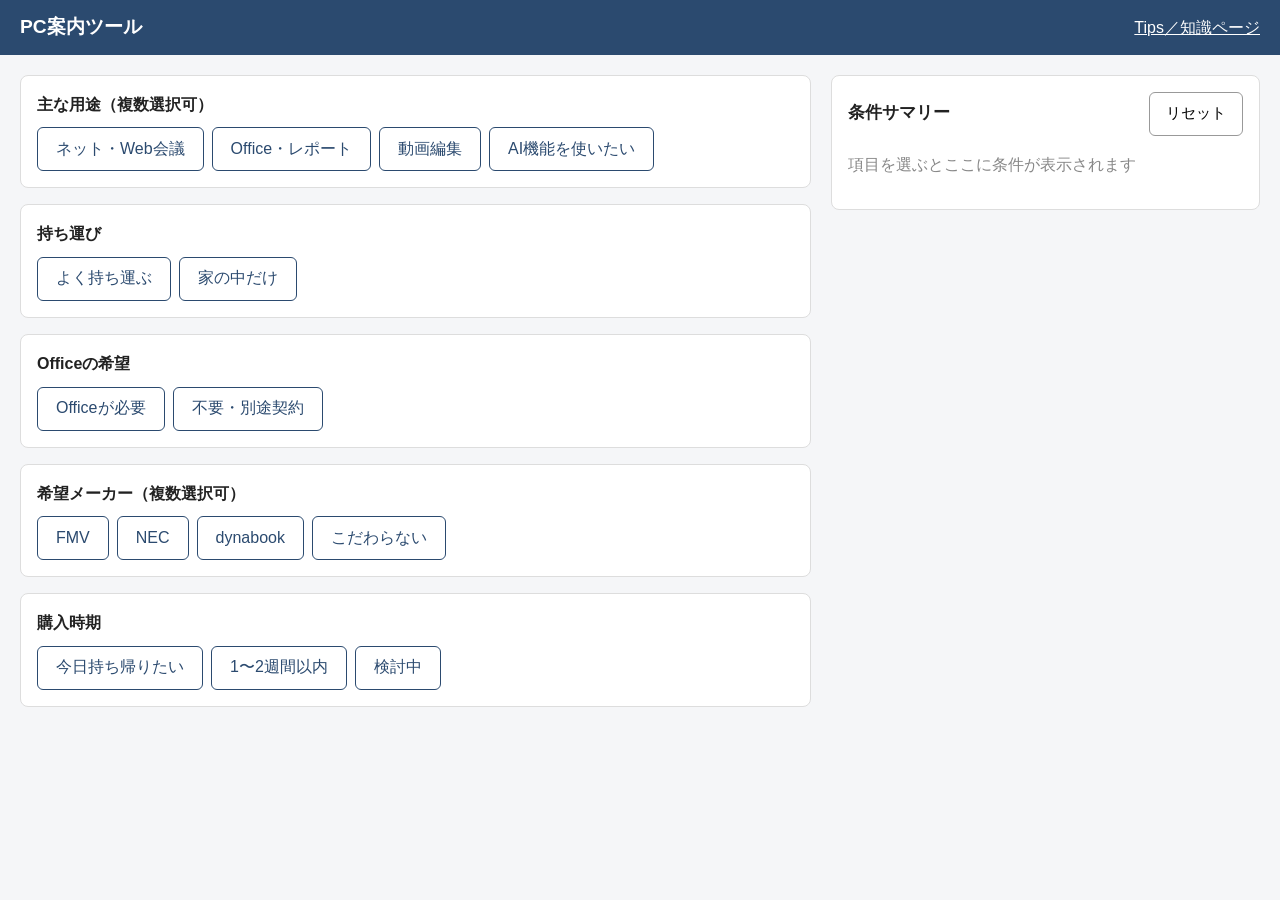
==== index.html @ 2682cda7 "feat: PC案内ツール初期版（チェックリスト・Tipsページ） Co-Authored-By: Claude Fable 5 <noreply@anthropic.com> Claude-Sess" ====
<!DOCTYPE html>
<html lang="ja">
<head>
  <meta charset="UTF-8">
  <meta name="viewport" content="width=device-width, initial-scale=1.0">
  <title>PC案内ツール - チェックリスト</title>
  <link rel="stylesheet" href="css/style.css">
</head>
<body>
  <header class="site-header">
    <h1>PC案内ツール</h1>
    <nav>
      <a href="tips.html">Tips／知識ページ</a>
    </nav>
  </header>

  <main class="checklist-layout">
    <section class="questions-col" id="questions">
      <!-- pc.json から質問を描画 -->
    </section>

    <aside class="summary-col">
      <div class="summary-head">
        <h2>条件サマリー</h2>
        <button type="button" id="reset-btn">リセット</button>
      </div>
      <div id="summary">
        <p class="placeholder">項目を選ぶとここに条件が表示されます</p>
      </div>
    </aside>
  </main>

  <script src="js/main.js"></script>
</body>
</html>
---- css/style.css ----
/* PC案内ツール 共通スタイル */

* {
  box-sizing: border-box;
}

body {
  margin: 0;
  font-family: "Hiragino Sans", "Hiragino Kaku Gothic ProN", "Yu Gothic", Meiryo, sans-serif;
  background: #f5f6f8;
  color: #222;
  line-height: 1.6;
}

/* ヘッダー */
.site-header {
  display: flex;
  justify-content: space-between;
  align-items: center;
  padding: 12px 20px;
  background: #2b4a6f;
  color: #fff;
}

.site-header h1 {
  margin: 0;
  font-size: 1.2rem;
}

.site-header a {
  color: #fff;
  text-decoration: underline;
}

/* チェックリスト画面: 2カラム */
.checklist-layout {
  display: flex;
  gap: 20px;
  padding: 20px;
  align-items: flex-start;
}

.questions-col {
  flex: 2;
}

.summary-col {
  flex: 1;
  position: sticky;
  top: 20px;
  background: #fff;
  border: 1px solid #ddd;
  border-radius: 8px;
  padding: 16px;
}

.summary-head {
  display: flex;
  justify-content: space-between;
  align-items: center;
  margin-bottom: 8px;
}

.summary-head h2 {
  margin: 0;
  font-size: 1.05rem;
}

/* 質問ブロック */
.question {
  background: #fff;
  border: 1px solid #ddd;
  border-radius: 8px;
  padding: 16px;
  margin-bottom: 16px;
}

.question h3 {
  margin: 0 0 10px;
  font-size: 1rem;
}

.options {
  display: flex;
  flex-wrap: wrap;
  gap: 8px;
}

/* ボタン: タップしやすく高さ44px以上 */
.option-btn {
  min-height: 44px;
  padding: 10px 18px;
  font-size: 1rem;
  border: 1px solid #2b4a6f;
  border-radius: 6px;
  background: #fff;
  color: #2b4a6f;
  cursor: pointer;
}

.option-btn.selected {
  background: #2b4a6f;
  color: #fff;
}

#reset-btn {
  min-height: 44px;
  padding: 8px 16px;
  font-size: 0.95rem;
  border: 1px solid #999;
  border-radius: 6px;
  background: #fff;
  cursor: pointer;
}

/* サマリー表 */
.summary-table {
  width: 100%;
  border-collapse: collapse;
}

.summary-table th,
.summary-table td {
  text-align: left;
  padding: 6px 8px;
  border-bottom: 1px solid #eee;
  vertical-align: top;
}

.summary-table th {
  white-space: nowrap;
  color: #555;
  font-weight: 600;
}

.placeholder {
  color: #888;
}

/* Tipsページ */
.tips-layout {
  max-width: 800px;
  margin: 0 auto;
  padding: 20px;
}

.search-box input {
  width: 100%;
  min-height: 44px;
  padding: 10px 14px;
  font-size: 1rem;
  border: 1px solid #ccc;
  border-radius: 6px;
}

.tips-category h2 {
  font-size: 1.1rem;
  border-bottom: 2px solid #2b4a6f;
  padding-bottom: 4px;
  margin: 24px 0 12px;
}

.tip-card {
  background: #fff;
  border: 1px solid #ddd;
  border-radius: 8px;
  padding: 14px 16px;
  margin-bottom: 12px;
}

.tip-card h3 {
  margin: 0 0 6px;
  font-size: 1rem;
}

.tip-body {
  margin: 0 0 8px;
}

.tip-meta {
  display: flex;
  flex-wrap: wrap;
  gap: 6px;
  align-items: center;
  font-size: 0.85rem;
}

.tag {
  background: #e3ebf4;
  color: #2b4a6f;
  border-radius: 4px;
  padding: 2px 8px;
}

.updated {
  color: #888;
  margin-left: auto;
}

/* タブレット・スマホ: 1カラムに */
@media (max-width: 768px) {
  .checklist-layout {
    flex-direction: column;
  }

  .summary-col {
    position: static;
    width: 100%;
  }

  .questions-col {
    width: 100%;
  }
}
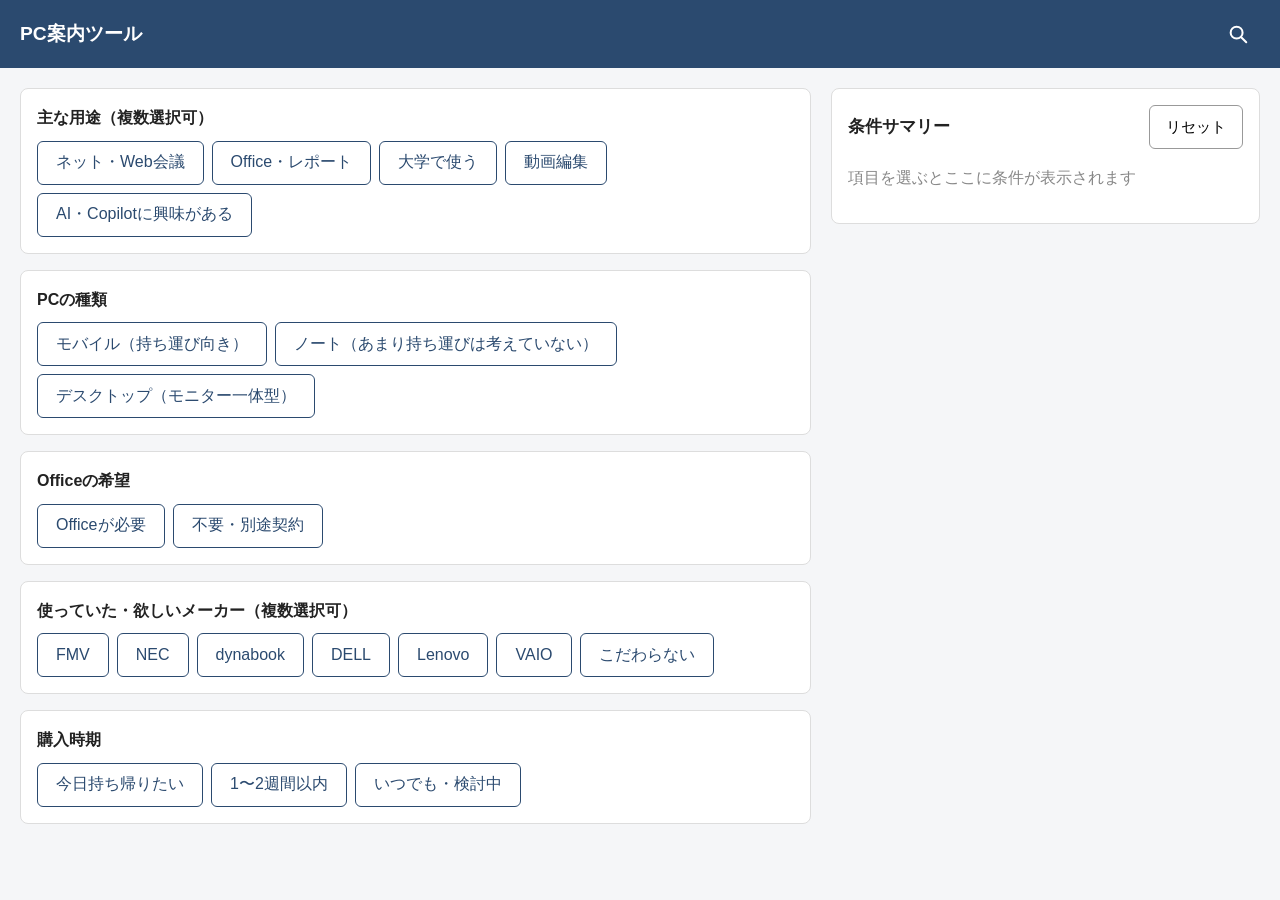
==== commit c2970736: "feat: 質問項目を改訂（大学用途・PCの種類・メーカー追加、Copilot+ PC表示、虫眼鏡アイコン） Co-Authored-By: Claude Fable 5 <noreply@anthr" ====
--- a/index.html
+++ b/index.html
@@ -10,7 +10,12 @@
   <header class="site-header">
     <h1>PC案内ツール</h1>
     <nav>
-      <a href="tips.html">Tips／知識ページ</a>
+      <a href="tips.html" class="icon-link" aria-label="Tips／知識ページ" title="Tips／知識ページ">
+        <svg viewBox="0 0 24 24" width="22" height="22" fill="none" stroke="currentColor" stroke-width="2.2" stroke-linecap="round" aria-hidden="true">
+          <circle cx="10.5" cy="10.5" r="6.5"></circle>
+          <line x1="15.5" y1="15.5" x2="21" y2="21"></line>
+        </svg>
+      </a>
     </nav>
   </header>
 
--- a/css/style.css
+++ b/css/style.css
@@ -32,6 +32,22 @@
   text-decoration: underline;
 }
 
+/* ヘッダーのアイコンリンク（虫眼鏡など） */
+.icon-link {
+  display: flex;
+  align-items: center;
+  justify-content: center;
+  width: 44px;
+  height: 44px;
+  border-radius: 50%;
+  text-decoration: none;
+}
+
+.icon-link:hover,
+.icon-link:focus {
+  background: rgba(255, 255, 255, 0.15);
+}
+
 /* チェックリスト画面: 2カラム */
 .checklist-layout {
   display: flex;
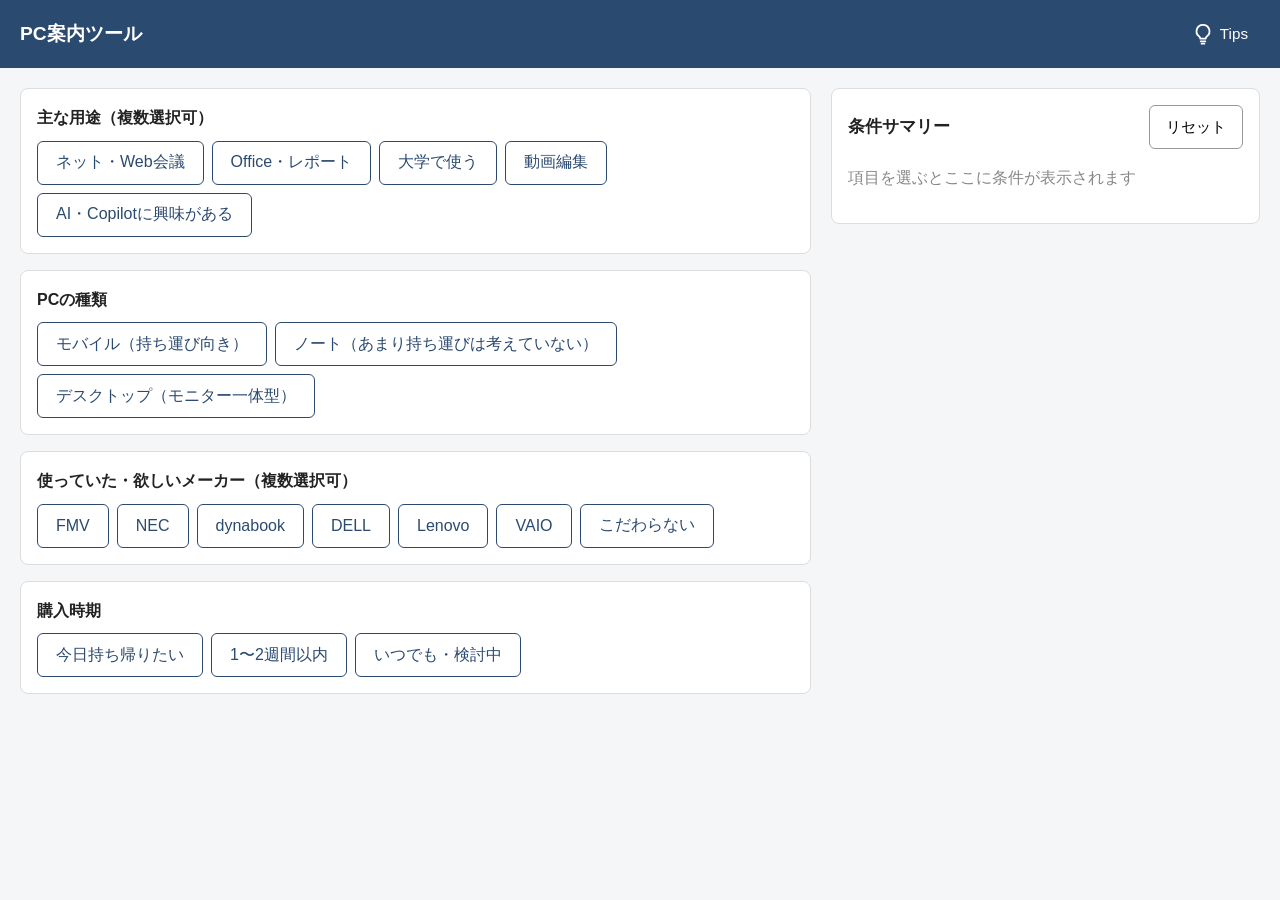
==== commit 886b6d44: "feat: Tipsリンクを電球アイコンに変更、Officeの希望の質問を削除 Co-Authored-By: Claude Fable 5 <noreply@anthropic.com> Claud" ====
--- a/index.html
+++ b/index.html
@@ -11,10 +11,12 @@
     <h1>PC案内ツール</h1>
     <nav>
       <a href="tips.html" class="icon-link" aria-label="Tips／知識ページ" title="Tips／知識ページ">
-        <svg viewBox="0 0 24 24" width="22" height="22" fill="none" stroke="currentColor" stroke-width="2.2" stroke-linecap="round" aria-hidden="true">
-          <circle cx="10.5" cy="10.5" r="6.5"></circle>
-          <line x1="15.5" y1="15.5" x2="21" y2="21"></line>
+        <svg viewBox="0 0 24 24" width="22" height="22" fill="none" stroke="currentColor" stroke-width="2" stroke-linecap="round" stroke-linejoin="round" aria-hidden="true">
+          <path d="M12 2a7 7 0 0 0-4.1 12.7c.7.5 1.1 1.4 1.1 2.3h6c0-.9.4-1.8 1.1-2.3A7 7 0 0 0 12 2z"></path>
+          <line x1="9.5" y1="20" x2="14.5" y2="20"></line>
+          <line x1="10.5" y1="22.5" x2="13.5" y2="22.5"></line>
         </svg>
+        <span class="icon-link-text">Tips</span>
       </a>
     </nav>
   </header>
--- a/css/style.css
+++ b/css/style.css
@@ -32,15 +32,25 @@
   text-decoration: underline;
 }
 
-/* ヘッダーのアイコンリンク（虫眼鏡など） */
+/* ヘッダーのアイコンリンク（電球＋Tips） */
+.site-header a.icon-link {
+  text-decoration: none;
+}
+
 .icon-link {
   display: flex;
   align-items: center;
   justify-content: center;
-  width: 44px;
+  gap: 6px;
+  min-width: 44px;
   height: 44px;
-  border-radius: 50%;
+  padding: 0 12px;
+  border-radius: 22px;
   text-decoration: none;
+}
+
+.icon-link-text {
+  font-size: 0.95rem;
 }
 
 .icon-link:hover,
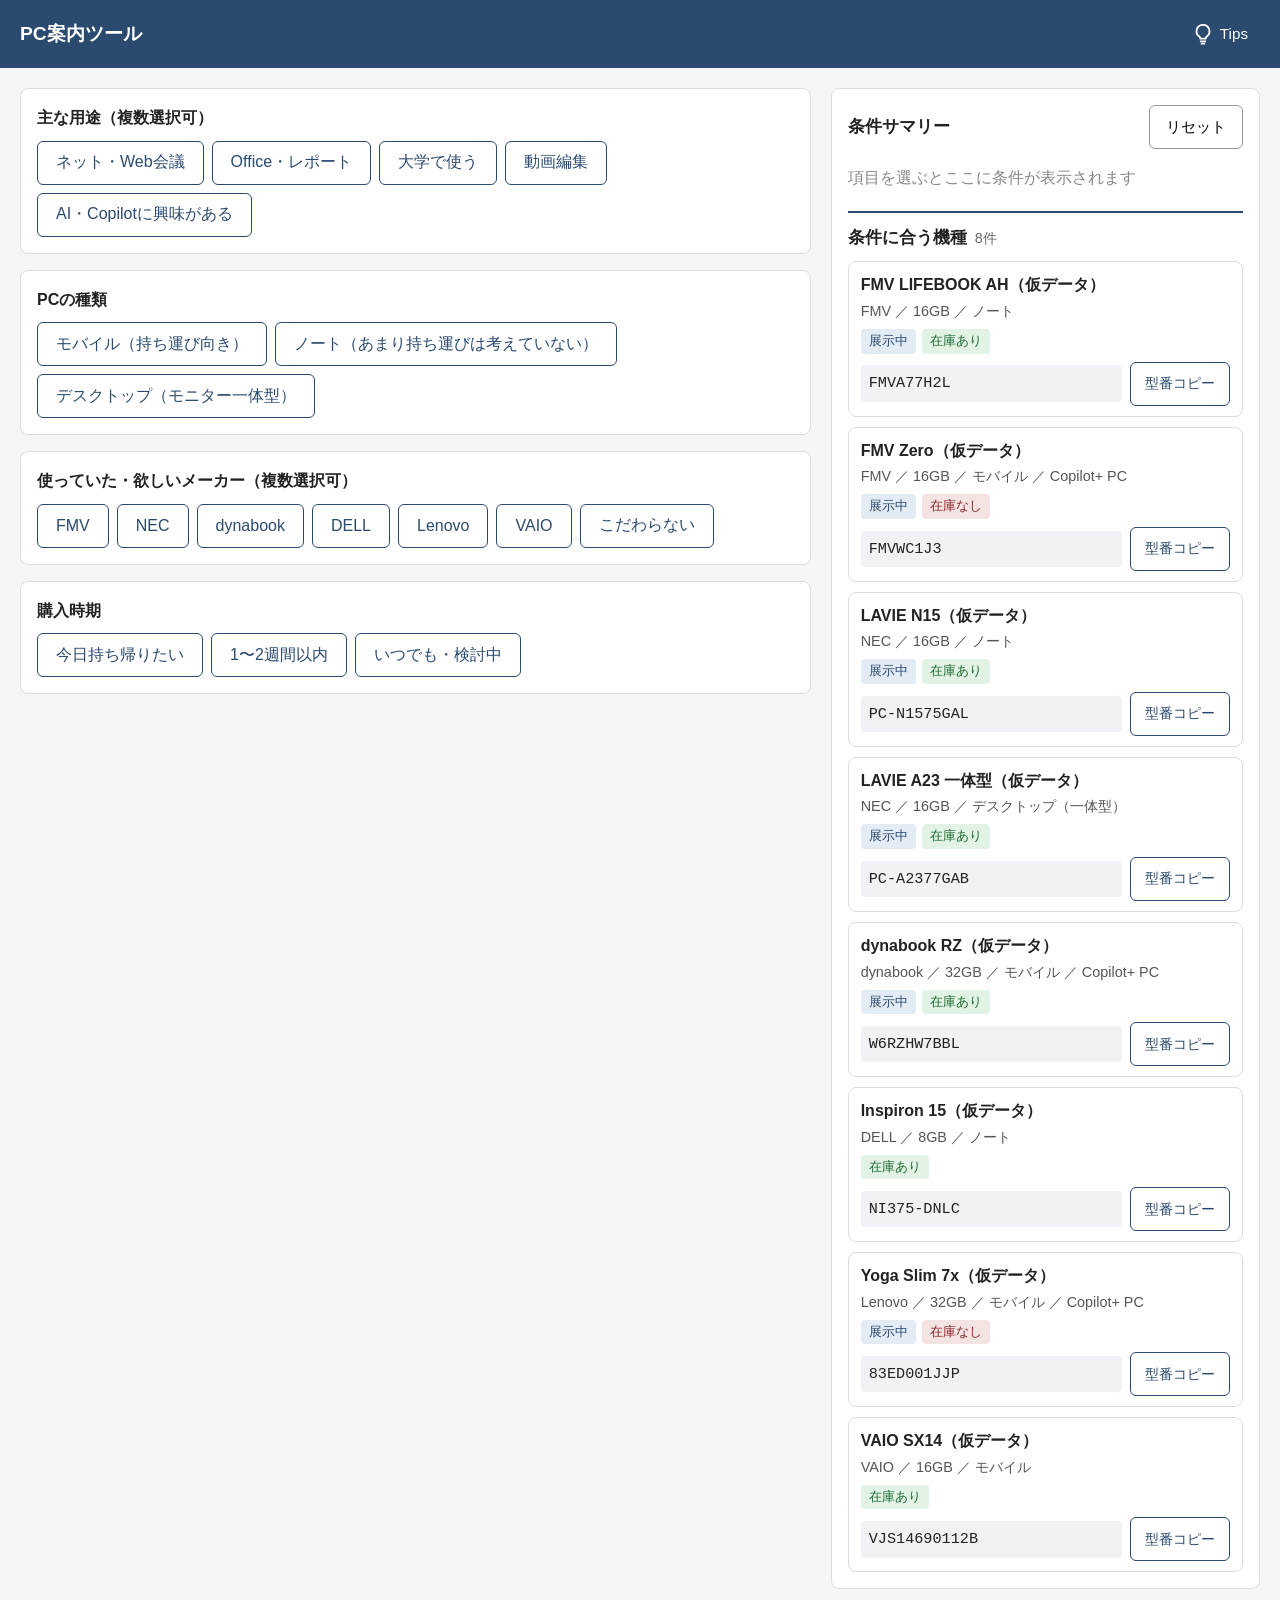
==== commit 2a219302: "feat: 条件に合う機種の絞り込みと型番コピーを追加（展示・在庫フラグ付き、仮データ8台） Co-Authored-By: Claude Fable 5 <noreply@anthropic.com" ====
--- a/index.html
+++ b/index.html
@@ -34,6 +34,12 @@
       <div id="summary">
         <p class="placeholder">項目を選ぶとここに条件が表示されます</p>
       </div>
+
+      <div class="models-head">
+        <h2>条件に合う機種</h2>
+        <span id="models-count"></span>
+      </div>
+      <div id="models"></div>
     </aside>
   </main>
 
--- a/css/style.css
+++ b/css/style.css
@@ -163,6 +163,105 @@
   color: #888;
 }
 
+/* 条件に合う機種 */
+.models-head {
+  display: flex;
+  align-items: baseline;
+  gap: 8px;
+  margin-top: 20px;
+  padding-top: 12px;
+  border-top: 2px solid #2b4a6f;
+}
+
+.models-head h2 {
+  margin: 0;
+  font-size: 1.05rem;
+}
+
+#models-count {
+  color: #666;
+  font-size: 0.9rem;
+}
+
+.model-card {
+  border: 1px solid #ddd;
+  border-radius: 8px;
+  padding: 10px 12px;
+  margin-top: 10px;
+}
+
+.model-name {
+  font-weight: 600;
+}
+
+.model-spec {
+  color: #555;
+  font-size: 0.9rem;
+  margin-top: 2px;
+}
+
+.model-badges {
+  display: flex;
+  gap: 6px;
+  margin-top: 6px;
+}
+
+.badge {
+  font-size: 0.8rem;
+  border-radius: 4px;
+  padding: 2px 8px;
+}
+
+.badge-tenji {
+  background: #e3ebf4;
+  color: #2b4a6f;
+}
+
+.badge-stock {
+  background: #e2f3e6;
+  color: #216b34;
+}
+
+.badge-nostock {
+  background: #f4e3e3;
+  color: #8a2b2b;
+}
+
+.model-copy-row {
+  display: flex;
+  align-items: center;
+  gap: 8px;
+  margin-top: 8px;
+}
+
+.model-no {
+  flex: 1;
+  font-family: "SF Mono", Menlo, Consolas, monospace;
+  font-size: 0.95rem;
+  background: #f0f2f5;
+  border-radius: 4px;
+  padding: 6px 8px;
+  overflow-x: auto;
+  white-space: nowrap;
+}
+
+.copy-btn {
+  min-height: 44px;
+  padding: 8px 14px;
+  font-size: 0.9rem;
+  border: 1px solid #2b4a6f;
+  border-radius: 6px;
+  background: #fff;
+  color: #2b4a6f;
+  cursor: pointer;
+  white-space: nowrap;
+}
+
+.copy-btn:disabled {
+  background: #2b4a6f;
+  color: #fff;
+}
+
 /* Tipsページ */
 .tips-layout {
   max-width: 800px;
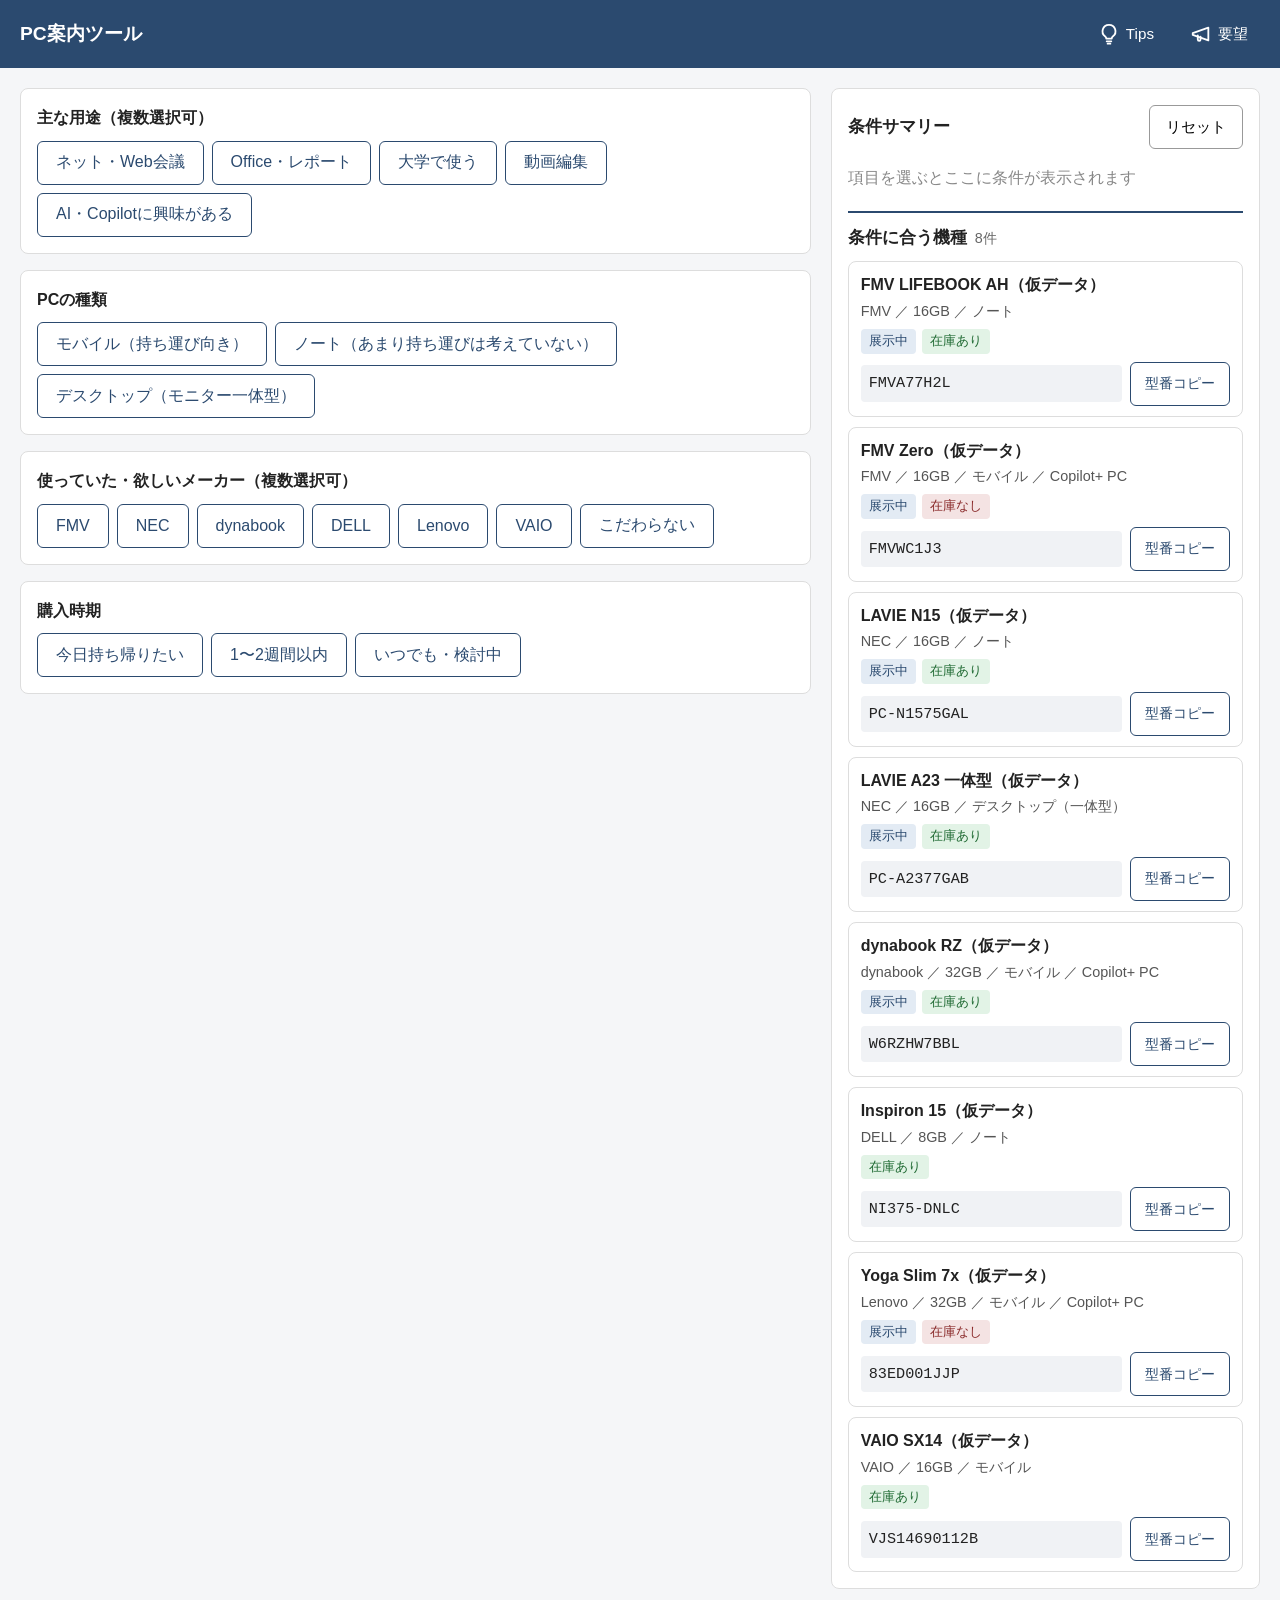
==== commit 48112b48: "feat: 改善要望フォームを追加（Discord webhook送信） Co-Authored-By: Claude Fable 5 <noreply@anthropic.com> Claude-S" ====
--- a/index.html
+++ b/index.html
@@ -17,6 +17,13 @@
           <line x1="10.5" y1="22.5" x2="13.5" y2="22.5"></line>
         </svg>
         <span class="icon-link-text">Tips</span>
+      </a>
+      <a href="request.html" class="icon-link" aria-label="改善要望" title="改善要望">
+        <svg viewBox="0 0 24 24" width="22" height="22" fill="none" stroke="currentColor" stroke-width="2" stroke-linecap="round" stroke-linejoin="round" aria-hidden="true">
+          <path d="M3 11l17-6v14l-17-6v-2z"></path>
+          <path d="M8.5 13.5V18a1.5 1.5 0 0 0 3 0v-3"></path>
+        </svg>
+        <span class="icon-link-text">要望</span>
       </a>
     </nav>
   </header>
--- a/css/style.css
+++ b/css/style.css
@@ -25,6 +25,12 @@
 .site-header h1 {
   margin: 0;
   font-size: 1.2rem;
+}
+
+.site-header nav {
+  display: flex;
+  align-items: center;
+  gap: 12px;
 }
 
 .site-header a {
@@ -322,6 +328,85 @@
   margin-left: auto;
 }
 
+/* 改善要望フォーム */
+.request-layout {
+  max-width: 640px;
+  margin: 0 auto;
+  padding: 20px;
+}
+
+.request-note {
+  color: #555;
+  margin: 0 0 16px;
+}
+
+#request-form {
+  display: flex;
+  flex-direction: column;
+  gap: 6px;
+  background: #fff;
+  border: 1px solid #ddd;
+  border-radius: 8px;
+  padding: 16px;
+}
+
+#request-form label {
+  font-weight: 600;
+  margin-top: 8px;
+}
+
+.required {
+  font-size: 0.8rem;
+  font-weight: 600;
+  color: #8a2b2b;
+  background: #f4e3e3;
+  border-radius: 4px;
+  padding: 1px 6px;
+  margin-left: 4px;
+}
+
+#request-form input,
+#request-form textarea {
+  font-size: 1rem;
+  font-family: inherit;
+  border: 1px solid #ccc;
+  border-radius: 6px;
+  padding: 10px 12px;
+}
+
+#request-form input {
+  min-height: 44px;
+}
+
+#send-btn {
+  margin-top: 12px;
+  min-height: 44px;
+  font-size: 1rem;
+  border: none;
+  border-radius: 6px;
+  background: #2b4a6f;
+  color: #fff;
+  cursor: pointer;
+}
+
+#send-btn:disabled {
+  opacity: 0.6;
+  cursor: default;
+}
+
+#send-result {
+  margin: 8px 0 0;
+  min-height: 1.2em;
+}
+
+.result-ok {
+  color: #216b34;
+}
+
+.result-error {
+  color: #8a2b2b;
+}
+
 /* タブレット・スマホ: 1カラムに */
 @media (max-width: 768px) {
   .checklist-layout {
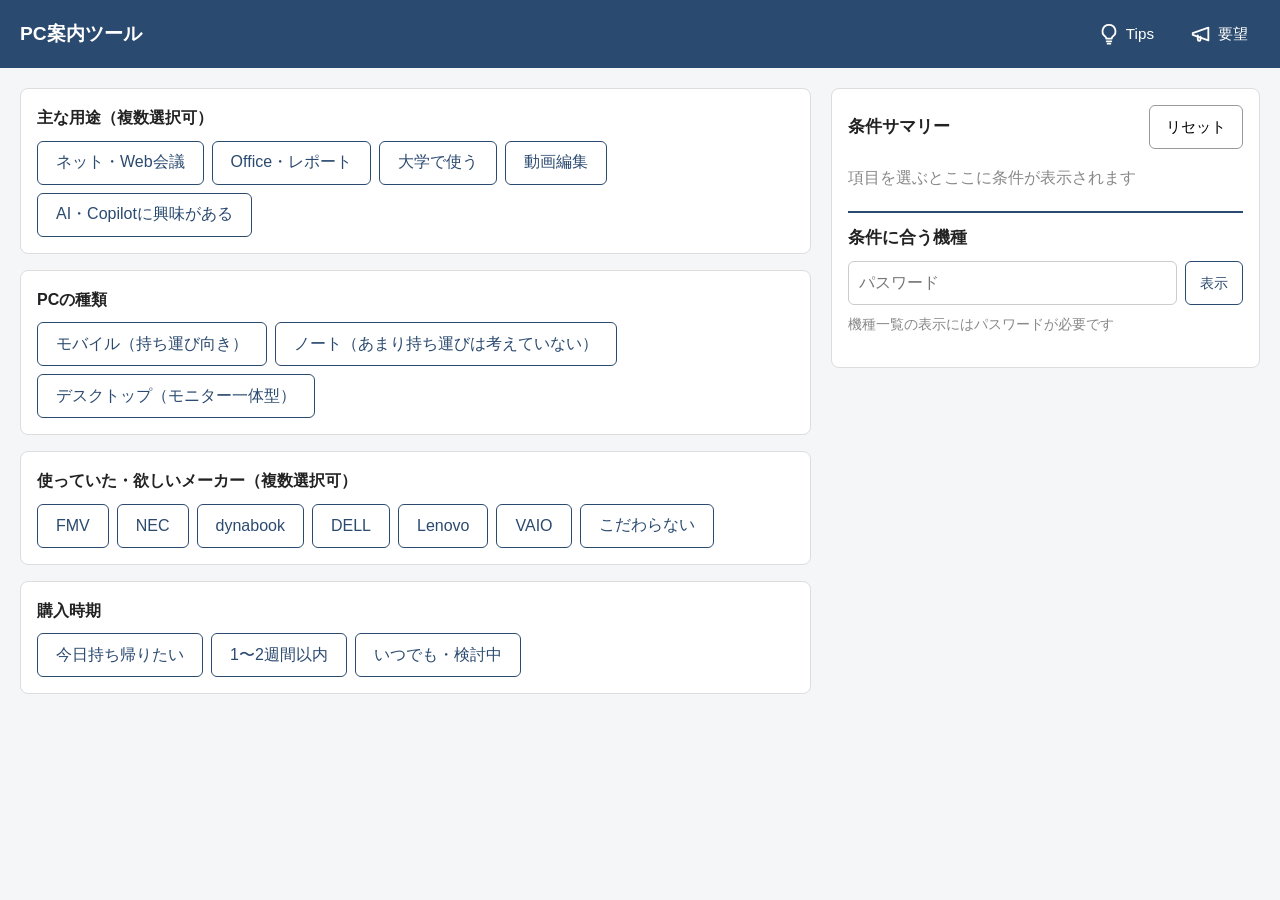
==== commit 3db58e19: "feat: Tipsをパスワード保護し、メーカー特徴40件と出典リンクを追加 - tips.json を廃止し、暗号化した tips.enc を配信（元データは tips.src.json でgit管" ====
--- a/index.html
+++ b/index.html
@@ -50,6 +50,7 @@
     </aside>
   </main>
 
+  <script src="js/unlock.js"></script>
   <script src="js/main.js"></script>
 </body>
 </html>
--- a/css/style.css
+++ b/css/style.css
@@ -268,6 +268,28 @@
   color: #fff;
 }
 
+/* 機種一覧のパスワード入力 */
+.unlock-form {
+  display: flex;
+  gap: 8px;
+  margin-top: 10px;
+}
+
+.unlock-form input {
+  flex: 1;
+  min-width: 0;
+  min-height: 44px;
+  padding: 8px 10px;
+  font-size: 1rem;
+  border: 1px solid #ccc;
+  border-radius: 6px;
+}
+
+.unlock-msg {
+  margin-top: 8px;
+  font-size: 0.9rem;
+}
+
 /* Tipsページ */
 .tips-layout {
   max-width: 800px;
@@ -321,6 +343,17 @@
   color: #2b4a6f;
   border-radius: 4px;
   padding: 2px 8px;
+}
+
+.tip-source {
+  color: #4a6d96;
+  text-decoration: none;
+  border-bottom: 1px dotted #9db4cd;
+}
+
+.tip-source:hover {
+  color: #1f3d63;
+  border-bottom-style: solid;
 }
 
 .updated {
